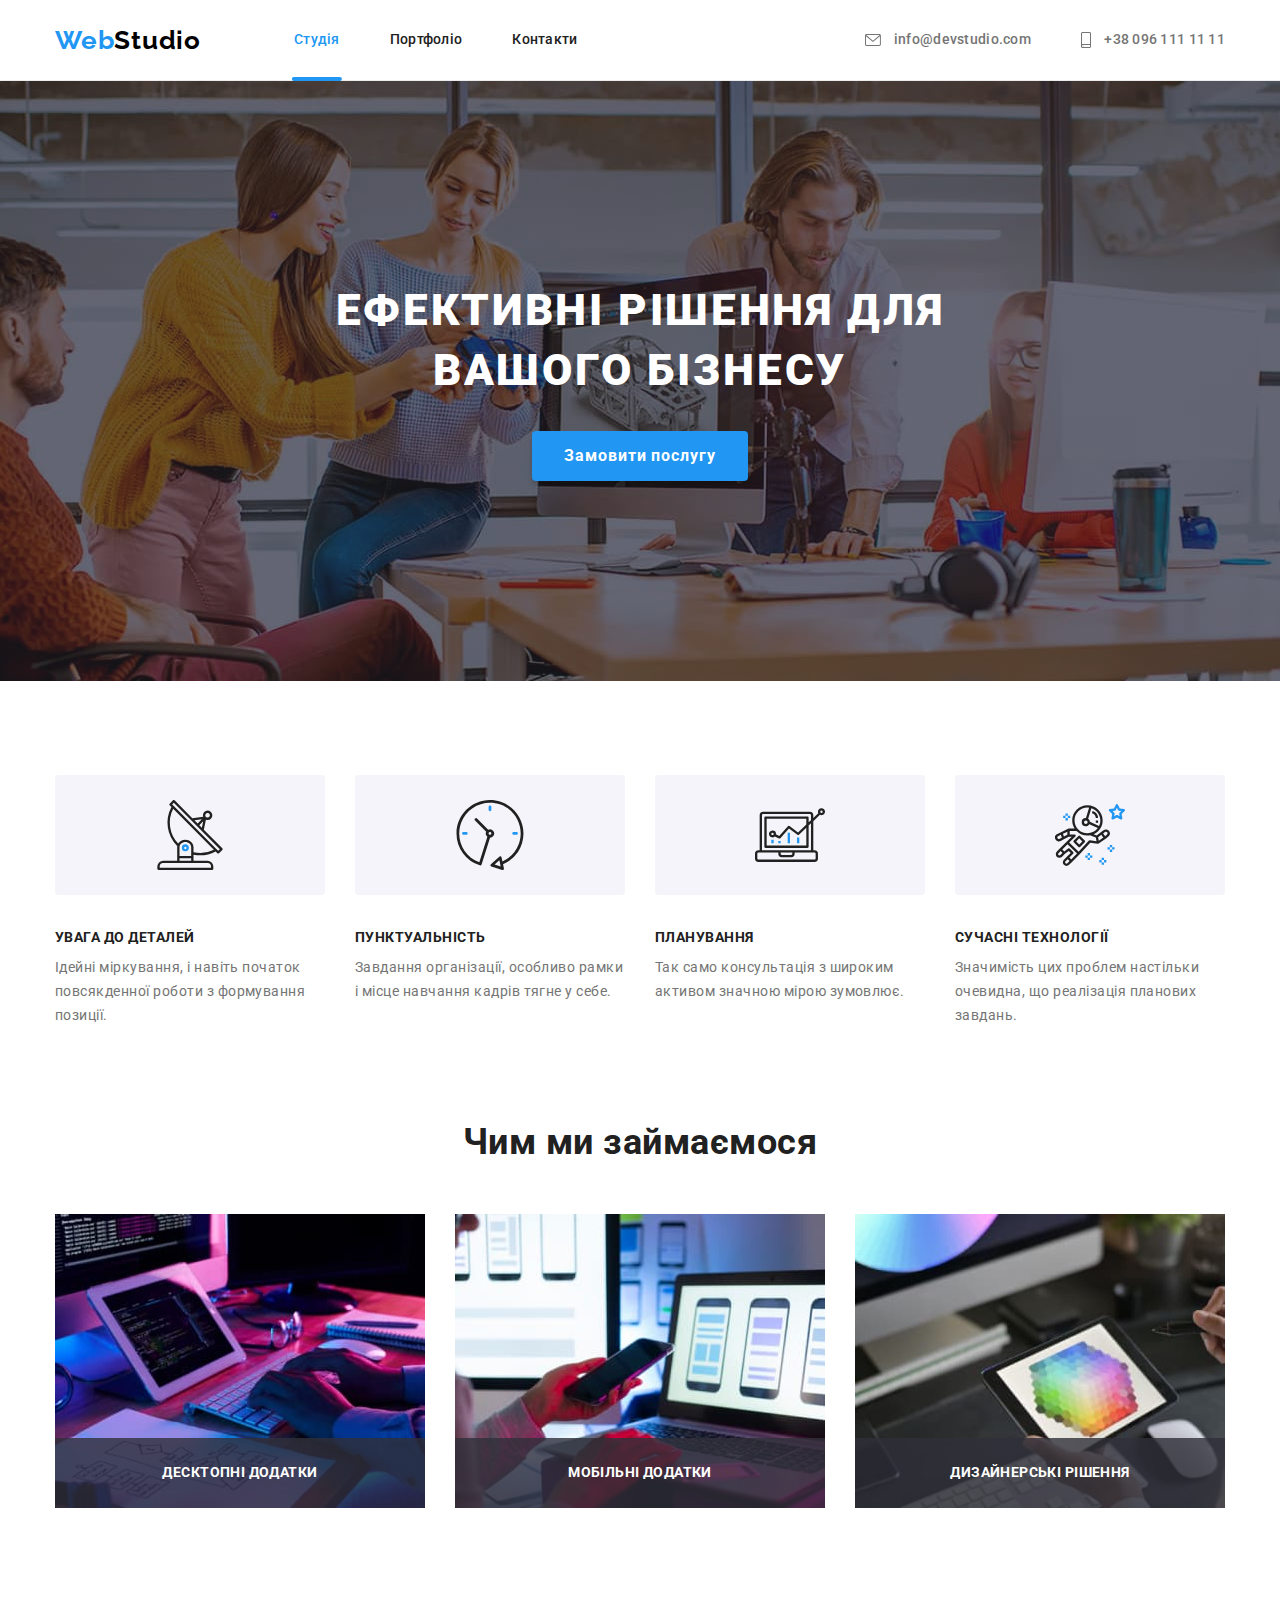
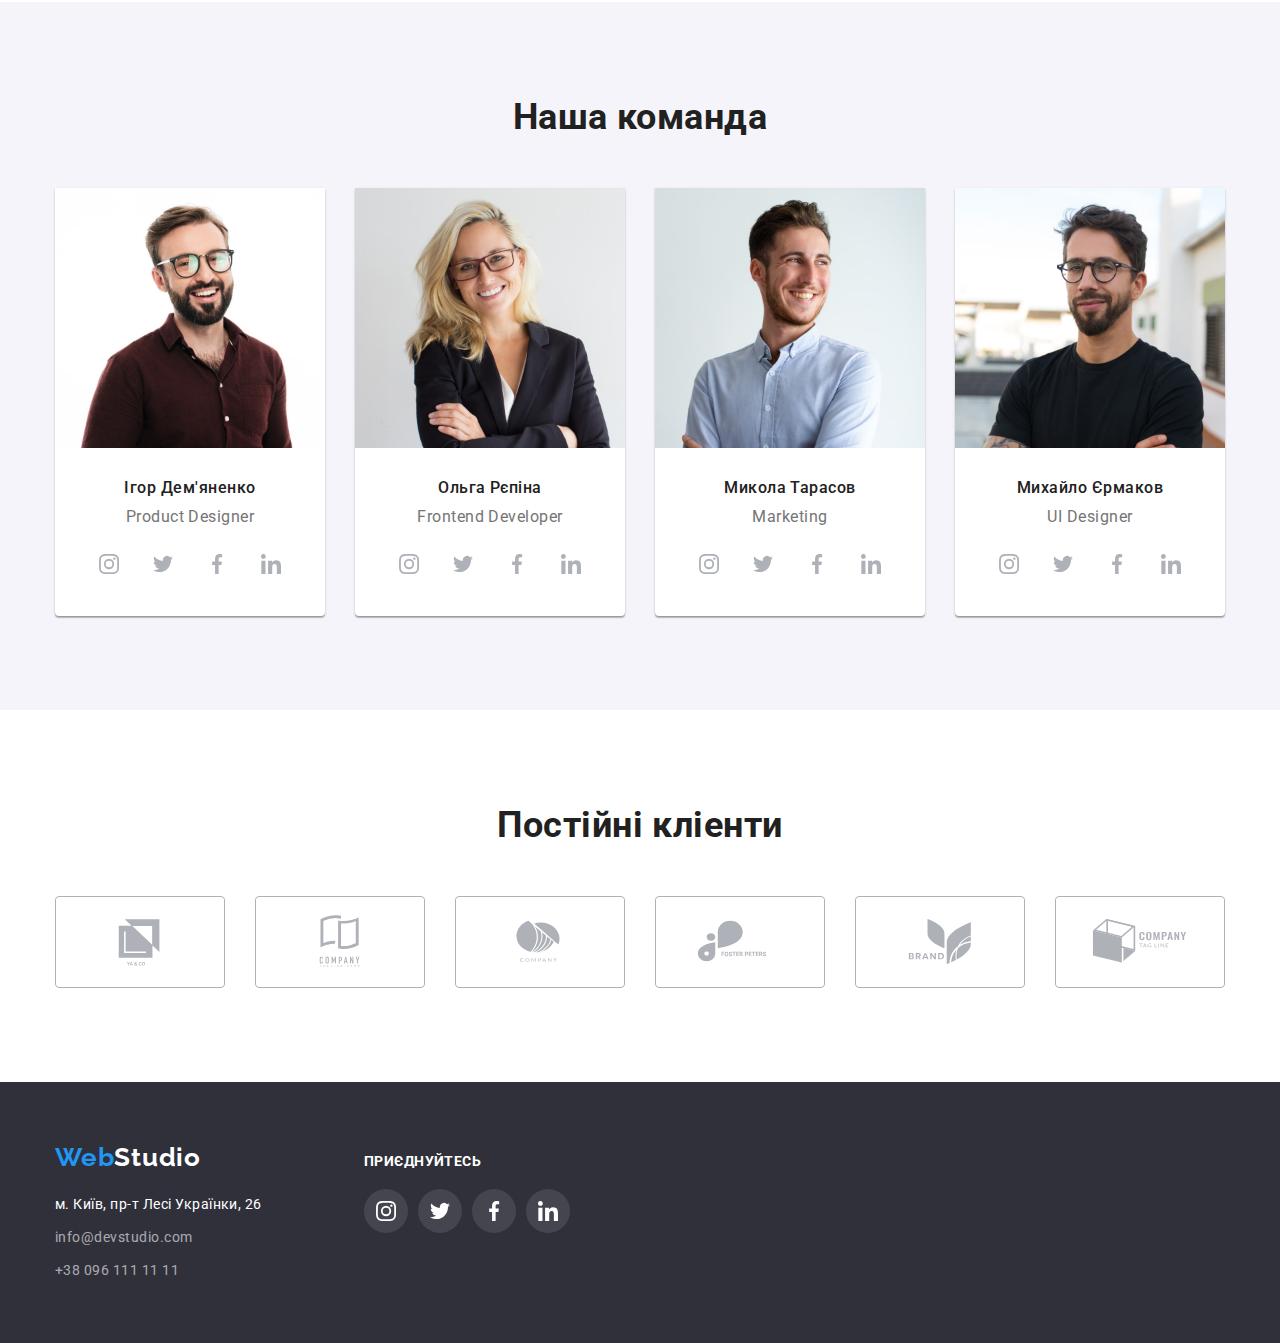
==== index.html @ c78ac0db "copy hw 5" ====
<!DOCTYPE html>
<html lang="en">

<head>
    <meta charset="UTF-8">
    <meta http-equiv="X-UA-Compatible" content="IE=edge">
    <meta name="viewport" content="width=device-width, initial-scale=1.0">
    <title>Web Studio</title>
    <link rel="preconnect" href="https://fonts.googleapis.com">
    <link rel="preconnect" href="https://fonts.gstatic.com" crossorigin>
    <link
        href="https://fonts.googleapis.com/css2?family=Raleway:wght@700&family=Roboto:wght@400;500;700;900&display=swap"
        rel="stylesheet">
    <link rel="stylesheet" href="https://cdnjs.cloudflare.com/ajax/libs/modern-normalize/1.0.0/modern-normalize.min.css" />
    <link rel="stylesheet" href="./css/styles.css">
</head>

<body>
    <header>
        <div class="container main-nav">
            <a href="./index.html" class="logo"><span>Web</span>Studio</a>
            <nav>
                <ul class="box">
                    <li class="item"><a href="./index.html" class="site-nav current">Студія</a></li>
                    <li class="item"><a href="./portfolio.html" class="site-nav">Портфоліо</a></li>
                    <li class="item"><a href="" class="site-nav">Контакти</a></li>
                </ul>
            </nav>
            <ul class="contact-box">
                <li class="item">
                    <a href="mailto:info@devstudio.com" class="contacts contact-box-email">
                        <svg class="nav-icon" width="16" height="12">
                            <use href="./images/icons.svg#icon-envelope"></use>
                        </svg>
                        info@devstudio.com</a></li>
                <li class="item">
                    <a href="tel:+380961111111" class="contacts contact-box-phone">
                        <svg class="nav-icon" width="10" height="16">
                            <use href="./images/icons.svg#icon-smartphone"></use>
                        </svg>
                        +38 096 111 11 11</a></li>
            </ul>
        </div>
    </header>

    <main>
        <!-- hero -->
        <section class="hero">
            <div class="container">
                <h1 class="hero-title">Ефективні рішення для <br />вашого бізнесу</h1>
                <button type="button" class="hero-button" data-open-modal>Замовити послугу</button>
            </div>
        </section>

        <!-- our advantages -->
        <section class="advantages">
            <div class="container">
                <ul class="section advant-box">
                    <li class="item icon-antenna">
                        <h3 class="advantage-item-title">Увага до деталей</h3>
                        <p class="text">Ідейні міркування, і навіть початок повсякденної роботи з формування позиції.</p>
                    </li>
                    <li class="item icon-clock">
                        <h3 class="advantage-item-title">Пунктуальність</h3>
                        <p class="text">Завдання організації, особливо рамки і місце навчання кадрів тягне у себе.</p>
                    </li>
                    <li class="item icon-diagram">
                        <h3 class="advantage-item-title">Планування</h3>
                         <p class="text">Так само консультація з широким активом значною мірою зумовлює.</p>
                    </li>
                    <li class="item icon-astronaut">
                        <h3 class="advantage-item-title">Сучасні технології</h3>
                        <p class="text">Значимість цих проблем настільки очевидна, що реалізація планових завдань.</p>
                 </li>
             </ul>
            </div>
        </section>
        <section class="activities">
            <div class="container">
                <h2 class="do-title">Чим ми займаємося</h2>
                <ul class="do-box">
                    <li class="item">
                        <div class="product">
                            <img src="./images/desktop-solutions.jpg" alt="Десктопні додатки" width="370" height="294" />
                            <p class="description">Десктопні додатки</p>
                        </div>
                    </li>
                    <li class="item">
                        <div class="product">
                            <img src="./images/mobile-applications.jpg" alt="Мобільні додатки" width="370" height="294" />
                            <p class="description">Мобільні додатки</p>
                        </div>
                    </li>
                    <li class="item">
                        <div class="product">
                            <img src="./images/design-solutions.jpg" alt="Дизайнерські рішення" width="370" height="294" />
                            <p class="description">Дизайнерські рішення</p>
                        </div>
                    </li>
                </ul>            
            </div>
        </section>
        <section class="team">
            <div class="container">
                <h2 class="team-title">Наша команда</h2>
                <ul class="team-box">
                    <li class="item">
                        <img class="team-member" src="./images/igor-demianenko.jpg" alt="Ігор Дем'яненко" width="270" height="260" />
                        <h3 class="card">Ігор Дем'яненко</h3>
                        <p class="text">Product Designer</p>
                        <ul class="team-socials">
                            <li><a class="soc-link" href="https://www.instagram.com/">
                                    <svg class="icon-social" width="20" height="20">
                                        <use href="./images/icons.svg#icon-instagram"></use>
                                    </svg>
                                </a></li>
                            <li><a class="soc-link" href="https://twitter.com/">
                                    <svg class="icon-social" width="20" height="20">
                                        <use href="./images/icons.svg#icon-twitter"></use>
                                    </svg>
                                </a></li>
                            <li><a class="soc-link" href="https://facebook.com/">
                                    <svg class="icon-social" width="20" height="20">
                                        <use href="./images/icons.svg#icon-facebook"></use>
                                    </svg>
                                </a></li>
                            <li><a class="soc-link" href="https://linkedin.com/">
                                    <svg class="icon-social" width="20" height="20">
                                        <use href="./images/icons.svg#icon-linkedin"></use>
                                    </svg>
                                </a></li>
                        </ul>
                    </li>
                    <li class="item">
                        <img class="team-member" src="./images/olga-repina.jpg" alt="Ольга Рєпіна" width="270" height="260" />
                        <h3 class="card">Ольга Рєпіна</h3>
                        <p class="text">Frontend Developer</p>
                        <ul class="team-socials">
                            <li><a class="soc-link" href="https://www.instagram.com/">
                                    <svg class="icon-social" width="20" height="20">
                                        <use href="./images/icons.svg#icon-instagram"></use>
                                    </svg>
                                </a></li>
                            <li><a class="soc-link" href="https://twitter.com/">
                                    <svg class="icon-social" width="20" height="20">
                                        <use href="./images/icons.svg#icon-twitter"></use>
                                    </svg>
                                </a></li>
                            <li><a class="soc-link" href="https://facebook.com/">
                                    <svg class="icon-social" width="20" height="20">
                                        <use href="./images/icons.svg#icon-facebook"></use>
                                    </svg>
                                </a></li>
                            <li><a class="soc-link" href="https://linkedin.com/">
                                    <svg class="icon-social" width="20" height="20">
                                        <use href="./images/icons.svg#icon-linkedin"></use>
                                    </svg>
                                </a></li>
                        </ul>
                    </li>
                    <li class="item">
                        <img class="team-member" src="./images/mikola-tarasov.jpg" alt="Микола Тарасов" width="270" height="260" />
                        <h3 class="card">Микола Тарасов</h3>
                        <p class="text">Marketing</p>
                        <ul class="team-socials">
                            <li><a class="soc-link" href="https://www.instagram.com/">
                                    <svg class="icon-social" width="20" height="20">
                                        <use href="./images/icons.svg#icon-instagram"></use>
                                    </svg>
                                </a></li>
                            <li><a class="soc-link" href="https://twitter.com/">
                                    <svg class="icon-social" width="20" height="20">
                                        <use href="./images/icons.svg#icon-twitter"></use>
                                    </svg>
                                </a></li>
                            <li><a class="soc-link" href="https://facebook.com/">
                                    <svg class="icon-social" width="20" height="20">
                                        <use href="./images/icons.svg#icon-facebook"></use>
                                    </svg>
                                </a></li>
                            <li><a class="soc-link" href="https://linkedin.com/">
                                    <svg class="icon-social" width="20" height="20">
                                        <use href="./images/icons.svg#icon-linkedin"></use>
                                    </svg>
                                </a></li>
                        </ul>
                    </li>
                    <li class="item">
                        <img class="team-member" src="./images/mikhailo-ermakov.jpg" alt="Михайло Єрмаков" width="270" height="260" />
                        <h3 class="card">Михайло Єрмаков</h3>
                        <p class="text">UI Designer</p>
                        <ul class="team-socials">
                            <li><a class="soc-link" href="https://www.instagram.com/">
                                <svg class="icon-social" width="20" height="20">
                                    <use href="./images/icons.svg#icon-instagram"></use>
                                </svg>
                            </a></li>
                            <li><a class="soc-link" href="https://twitter.com/">
                                <svg class="icon-social" width="20" height="20">
                                    <use href="./images/icons.svg#icon-twitter"></use>
                                </svg>
                            </a></li>
                            <li><a class="soc-link" href="https://facebook.com/">
                                <svg class="icon-social" width="20" height="20">
                                    <use href="./images/icons.svg#icon-facebook"></use>
                                </svg>
                            </a></li>
                            <li><a class="soc-link" href="https://linkedin.com/">
                                <svg class="icon-social" width="20" height="20">
                                    <use href="./images/icons.svg#icon-linkedin"></use>
                                </svg>
                            </a></li>
                        </ul>
                    </li>
                </ul>            
            </div>
        </section>
        <section class="clients">
            <div class="container">
                <h2 class="clients-title">Постійні кліенти</h2>
                <ul class="companies">
                    <li>
                        <a href="" class="company">
                            <svg class="icon" width="106" height="60">
                                <use href="./images/icons.svg#icon-company1"></use>
                            </svg>
                        </a>
                    </li>
                    <li>
                        <a href="" class="company">
                            <svg class="icon" width="106" height="60">
                                <use href="./images/icons.svg#icon-company2"></use>
                            </svg>
                        </a>
                    </li>
                    <li>
                        <a href="" class="company">
                            <svg class="icon" width="106" height="60">
                                <use href="./images/icons.svg#icon-company3"></use>
                            </svg>
                        </a>
                    </li>
                    <li>
                        <a href="" class="company">
                            <svg class="icon" width="106" height="60">
                                <use href="./images/icons.svg#icon-company4"></use>
                            </svg>
                        </a>
                    </li>
                    <li>
                        <a href="" class="company">
                            <svg class="icon" width="106" height="60">
                                <use href="./images/icons.svg#icon-company5"></use>
                            </svg>
                        </a>
                    </li>
                    <li>
                        <a href="" class="company">
                            <svg class="icon" width="106" height="60">
                                <use href="./images/icons.svg#icon-company6"></use>
                            </svg>
                        </a>
                    </li>
                    </ul>
                </div>
        </section>
    </main>
    <footer>
        <div class="container">
            <div>
                <a href="./index.html" class="logo"><span>Web</span>Studio</a>
                <address class="adds">
                    <ul>
                        <li class="item">
                            <a href="https://www.google.com.ua/maps" class="contacts" target="_blank" rel="noopener noreferrer">м. Київ,
                                пр-т Лесі Українки, 26</a>
                        </li>
                        <li class="item">
                            <a href="mailto:info@devstudio.com" class="contacts email">info@devstudio.com</a>
                        </li>
                        <li class="item">
                            <a href="tel:+380961111111" class="contacts phone">+38 096 111 11 11</a>
                        </li>
                    </ul>
                </address>
            </div>
            <div class="social-links">
                <h2 class="title">Приєднуйтесь</h2>
                <ul class="links">
                    <li>
                        <a class="link" href="https://instagram.com/">
                            <svg class="icon-social" width="20" height="20">
                                <use href="./images/icons.svg#icon-instagram"></use>
                            </svg>
                        </a></li>
                    <li>
                        <a class="link" href="https://twitter.com/">
                            <svg class="icon-social" width="20" height="20">
                                <use href="./images/icons.svg#icon-twitter"></use>
                            </svg>
                        </a></li>
                    <li>
                        <a class="link" href="https://facebook.com/">
                            <svg class="icon-social" width="20" height="20">
                                <use href="./images/icons.svg#icon-facebook"></use>
                            </svg>
                        </a></li>
                    <li>
                        <a class="link" href="https://linkedin.com/">
                            <svg class="icon-social" width="20" height="20">
                                <use href="./images/icons.svg#icon-linkedin"></use>
                            </svg>
                        </a></li>
                </ul>
            </div>            
        </div>
    </footer>
    <div class="backdrop is-hidden" data-backdrop>
        <div class="modal">
            <button data-close-modal>&#10005;</button>
        </div>
    </div>

    <script src="./js/modal.js"></script>
</body>

</html>
---- css/styles.css ----
:root {
    --primary-color:#212121;
    --primary-background-color: #fff;
    --secondary-color: #757575;
    --secondary-background-color: #F5F4FA;
    --logo-color: #2196F3;
    --footer-background-color: #2F303A;
    --footer-contact-color: rgba(255, 255, 255, .6);
    --icon-color: #AFB1B8;
    --timing-function: cubic-bezier(0.4, 0, 0.2, 1);
}
a {
    text-decoration: none;
}
h1,
h2,
h3,
p,
ul,
li,
a {
    margin: 0;
    border-width:  0;
    padding: 0;
}
ul {
    list-style: none;
}
.container {
    width: 1200px;
    padding-left: 15px;
    padding-right: 15px;
    margin-left: auto;
    margin-right: auto;
}
body {
    color: var(--primary-color);
    background-color: var(--primary-background-color);
    font-family: Roboto, sans-serif;
    font-weight: 400;
    letter-spacing: 0.03em;

}
header {
    border-bottom: 1px solid #ECECEC;
}
.site-nav,
header .contacts {
    display: block;
    padding-top: 32px;
    padding-bottom: 32px;

    color: inherit;
    font-weight: 500;
    font-size: 14px;
    line-height: 1.14;
    letter-spacing: 0.02em;

    transition: color 250ms var(--timing-function);
}
.box .item {
    position: relative;
}
.current::after {
    content: '';
    position: absolute;
    display: block;
    bottom: -1px;
    left: 50%;
    transform: translate(-50%);

    width: 110%;
    height: 4px;
    border-radius: 2px;
    background-color: var(--logo-color);
}

.logo {
    margin-right: 93px;
    
    color: var(--primary-background-color);
    font-family: Raleway, sans-serif;
    font-weight: 700;
    font-size: 26px;
    line-height: 1.19;
    letter-spacing: 0.03em;
}
header .logo{
    color: #000;
}
.box {
    display: flex;
}
.box .item + .item,
.contact-box .item + .item {
    margin-left: 50px;
}
.contact-box {
    display: flex;
    margin-left: auto;
}
.nav-icon {
    padding: 0;
    margin-right: 10px;
    fill: currentColor;
    vertical-align: middle;

    transition: fill 250ms var(--timing-function);
}


.main-nav {
    display: flex;
    align-items: center;
}
.hero {
    display: flex;
    height: 600px;
    align-items: center;
    background-image:
        linear-gradient(rgba(47, 48, 58, 0.4), rgba(47, 48, 58, 0.4)),
        url('../images/main-background-img.jpg');
    background-repeat: no-repeat;
    background-position: center;
    text-align: center;
}

.hero button,
.filter:hover,
.filter:focus,
.link:hover,
.link:focus {
    color: var(--primary-background-color);
    background-color: var(--logo-color);
}
.hero-title {
    margin-bottom: 30px;

    color: var(--primary-background-color);
    font-weight: 900;
    font-size: 44px;
    line-height: 1.36;
    letter-spacing: 0.06em;
    text-transform: uppercase;
}

.hero-button {   
    border-radius: 4px;
    box-shadow: 0px 4px 4px rgba(0, 0, 0, 0.15);
    min-width: 216px;
    padding: 10px 32px;
    border: none;

    font-weight: 700;
    font-size: 16px;
    line-height: 1.88;
    letter-spacing: 0.06em;
}




.backdrop {
    position: fixed;
    top: 0;
    left: 0;
    width: 100%;
    height: 100%;
    background-color: rgba(0, 0, 0, 0.2);
    
    opacity: 1;
    transition: opacity 250ms var(--timing-function);
}

.backdrop.is-hidden {
    opacity: 0;
    pointer-events: none;
}
.backdrop.is-hidden .modal {
    transform: translate(-50%, -50%) scale(2) rotate(2turn);
    opacity: 0;
} 
.modal {
    position: absolute;
    top: 50%;
    left: 50%;
    

    min-height: 581px;
    min-width: 528px;
    border-radius: 4px;
    padding: 8px;

    background-color: #fff;

    opacity: 1;
    transform: translate(-50%, -50%) scale(1);
    transition: transform 500ms var(--timing-function), 
                opacity 500ms var(--timing-function);
}
.modal button {
    float: right;
    width: 30px;
    height: 30px;
    border-radius: 50%;
    background: #FFF;
    border: 1px solid rgba(0, 0, 0, 0.1);
}

.advantages,
.works,
.clients {
    padding-top: 94px;
    padding-bottom: 94px;
}
.advantage-item-title {
    margin-bottom: 10px;

    font-weight: 700;
    font-size: 14px;
    line-height: 1.14;
    text-transform: uppercase;
}
.advantages .text {
    font-size: 14px;
    line-height: 1.71;
}
.advant-box {
    display: flex;
}

.advant-box .item {
    width: calc((100%-90px)/4);
}

.advant-box .item+.item {
    margin-left: 30px;
}
.advant-box .item::before {
    display: inline-block;
    content: "";
    height: 120px;
    width: 270px;
    background-color: var(--secondary-background-color);
    border-radius: 4px;
    margin-bottom: 30px;
    background-repeat: no-repeat;
    background-position: center;
}
.icon-antenna::before {
    background-image: url(../images/antenna.svg);
}
.icon-clock::before {
    background-image: url(../images/clock.svg);
}
.icon-diagram::before {
    background-image: url(../images/diagram.svg);
}
.icon-astronaut::before {
    background-image: url(../images/astronaut.svg);
}

.text,
.type-of-work,
header .contacts {
    color: var(--secondary-color);
}
.activities {
    padding-bottom: 94px;
}
.do-box {
    display: flex;
}

.do-box .item + .item {
    margin-left: 30px;
}
.product {
    position: relative;
    max-height: 294px;
}

.description {
    position: absolute;
    display: flex;
    width: 100%;
    height: 70px;
    align-items: center;
    justify-content: center;
    left: 0;
    bottom: 0;

    font-weight: 700;
    font-size: 14px;
    line-height: 1.17;
    text-align: center;
    letter-spacing: 0.03em;
    text-transform: uppercase;
    color: var(--primary-background-color);
    border: 0;
    background-color: rgba(47, 48, 58, 0.8);
}

.team {
    padding-top: 94px;
    padding-bottom: 94px;
}
.do-title,
.team-title,
.clients-title {
    margin-bottom: 50px;
    font-weight: 700;
    font-size: 36px;
    line-height: 1.17;
    text-align: center;
}
.team .card {
    font-weight: 500;
    font-size: 16px;
    line-height: 1.19;
    text-align: center;
    margin-bottom: 10px;
}
.team .text {
    font-weight: 400;
    font-size: 16px;
    line-height: 1.19;
    text-align: center;
    margin-bottom: 16px;
}
.team-member {
    margin-bottom: 30px;
}
.team-box {
    display: flex;
}
.team-box .item + .item {
    margin-left: 30px;
}
.team-box .item {
    border-bottom-left-radius: 4px;
    border-bottom-right-radius: 4px;
    padding-bottom: 30px;
    box-shadow:
        0px 1px 3px rgba(0, 0, 0, 0.12),
        0px 1px 1px rgba(0, 0, 0, 0.14),
        0px 2px 1px rgba(0, 0, 0, 0.2);
    border-radius: 0px 0px 4px 4px;
    background-color: var(--primary-background-color);
}
span,
.current, 
.site-nav:hover,
.site-nav:focus,
.site-nav:active,
.contacts:focus,
.contacts:hover,
.contacts:active,
.contacts.email:hover,
.contacts.phone:hover,
.contacts.email:active,
.contacts.phone:active,
.contacts.email:focus,
.contacts.phone:focus {
    color: var(--logo-color);
}

.contacts.email,
.contacts.phone {
    color: var(--footer-contact-color);
    transition: color 250ms var(--timing-function);
}

.team {
    background-color: var(--secondary-background-color);
}

.team-socials {
    display: flex;
    align-items: center;
    justify-content: center;
}
.soc-link {
    display: flex;
    align-items: center;
    justify-content: center;
    width: 44px;
    height: 44px;
    border-radius: 50%;

    color: var(--icon-color);
    
    transition: background-color 250ms var(--timing-function);
}
.team-socials li:not(:last-child) {
    margin-right: 10px;
}
.icon-social {
    fill: currentColor;
    transition: color 250ms var(--timing-function);
}

.soc-link:hover,
.soc-link:focus {
    background-color: var(--logo-color);
    color: var(--primary-background-color);
}
.companies {
    display: flex;
}
.company {
    display: flex;
    align-items: center;
    justify-content: center;
    width: 170px;
    height: 92px;
    border: 1px solid var(--icon-color);
    border-radius: 4px;

    color: var(--icon-color);
    transition: color 250ms var(--timing-function),
                border-color 250ms var(--timing-function);
    }
.companies li:not(:last-child) {
    margin-right: 30px;
}
.icon {
    fill: currentColor;
    transition: fill 250ms var(--timing-function);
}
.company:hover,
.company:focus {
    border-color: var(--logo-color);
    color: var(--logo-color);
}
.icon:hover,
.icon:focus,
.nav-icon:hover,
.nav-icon:focus {
    fill: var(--logo-color);
}
.filters {
    display: flex;
    margin-bottom: 50px;
    justify-content: center;
}
.filters .item + .item {
    margin-left: 8px;
}

.filter {
    padding: 6px 22px;

    color: inherit;
    background-color: var(--secondary-background-color);
    font-weight: 500;
    font-size: 16px;
    line-height: 1.62;
    letter-spacing: 0.03em;

    transition: color 250ms var(--timing-function),
                background-color 250ms var(--timing-function),
                box-shadow 250ms var(--timing-function);
}

.filters button {
    border: none;
    border-radius: 4px;
}
.filter:hover,
.filter:focus {
    box-shadow:
        0px 3px 1px rgba(0, 0, 0, 0.1),
        0px 1px 2px rgba(0, 0, 0, 0.08),
        0px 2px 2px rgba(0, 0, 0, 0.12);
}
.work-info {
    padding: 20px 24px;
    border: 1px solid #EEE;
    border-top: 0;
}

.work-info .topic {
    color: var(--primary-color);
    font-weight: 700;
    font-size: 18px;
    line-height: 2;
    letter-spacing: 0.06em;
    margin-bottom: 4px;
}

.item img {
    display: block;
}

.type-of-work {
    font-size: 16px;
    line-height: 1.88;
}
.work {
    display: flex;
    flex-wrap: wrap;
}

.work-item {
    margin-right: 30px;
    margin-bottom: 30px;
}
.work-link {
    display: inline-block;
    
    transition: box-shadow 250ms var(--timing-function);
}
.work-link:focus,
.work-link:hover {
    box-shadow: 
    0px 1px 1px rgba(0, 0, 0, 0.12), 
    0px 4px 4px rgba(0, 0, 0, 0.06), 
    1px 4px 6px rgba(0, 0, 0, 0.16);
}

.work-item:nth-child(3n) {
    margin-right: 0;
}
.work-item:nth-child(n+7) {
    margin-bottom: 0;
}
.work-img {
    position: relative;
    overflow: hidden;
    height: 294px;
    perspective: 600px;
}
.proposition {
    position: absolute;
    display: inline-block;
    top: 0;
    left: 0;
    overflow: hidden;
    
    width: 100%;
    height: 100%;
    padding-left: 24px;
    padding-right: 24px;
    padding-top: 63px;
    
    font-size: 18px;
    line-height: 1.56;
    letter-spacing: 0.03em;

    color: var(--primary-background-color);
    background-color: rgba(33, 150, 243, 0.9);
    transform: translateY(101%) rotateX(60deg);
    
    transition: transform 250ms var(--timing-function);
}
.work-link:hover .proposition,
.work-link:focus .proposition {
    transform: translateY(0) rotateX(0);
}
.hero-button,
.filter,
.link,
button {
    cursor: pointer;
}
footer .contacts {
    color: var(--primary-background-color);
    font-style: normal;
    font-size: 14px;
    line-height: 1.71;
}
.adds {
    margin-top: 20px;
} 
.adds .item {
    margin-bottom: 9px;
}

.adds .item:last-child {
    margin-bottom: 0;
}
footer .container {
    display: flex;
    padding-top: 60px;
    padding-bottom: 60px;
    align-items: baseline;
}
footer {
    background-color: var(--footer-background-color);
}
.social-links .title{
    color: var(--primary-background-color);
    font-weight: 700;
    font-size: 14px;
    line-height: 1.17;
    letter-spacing: 0.03em;
    text-transform: uppercase;
    margin-bottom: 20px;
}
.links {
    display: flex;
}
.link {
    display: flex;
    align-items: center;
    justify-content: center;
    width: 44px;
    height: 44px;
    background-color: rgba(255, 255, 255, .1);
    border-radius: 50%;

    transition: color 250ms var(--timing-function),
                background-color 250ms var(--timing-function);    
}
.links li:not(:last-child) {
    margin-right: 10px;
}
.link .icon-social{
    fill: #fff;
}
.link:nth-child(4) {
    margin-right: 0;
}

.social-links {
    margin-left: 70px;
}
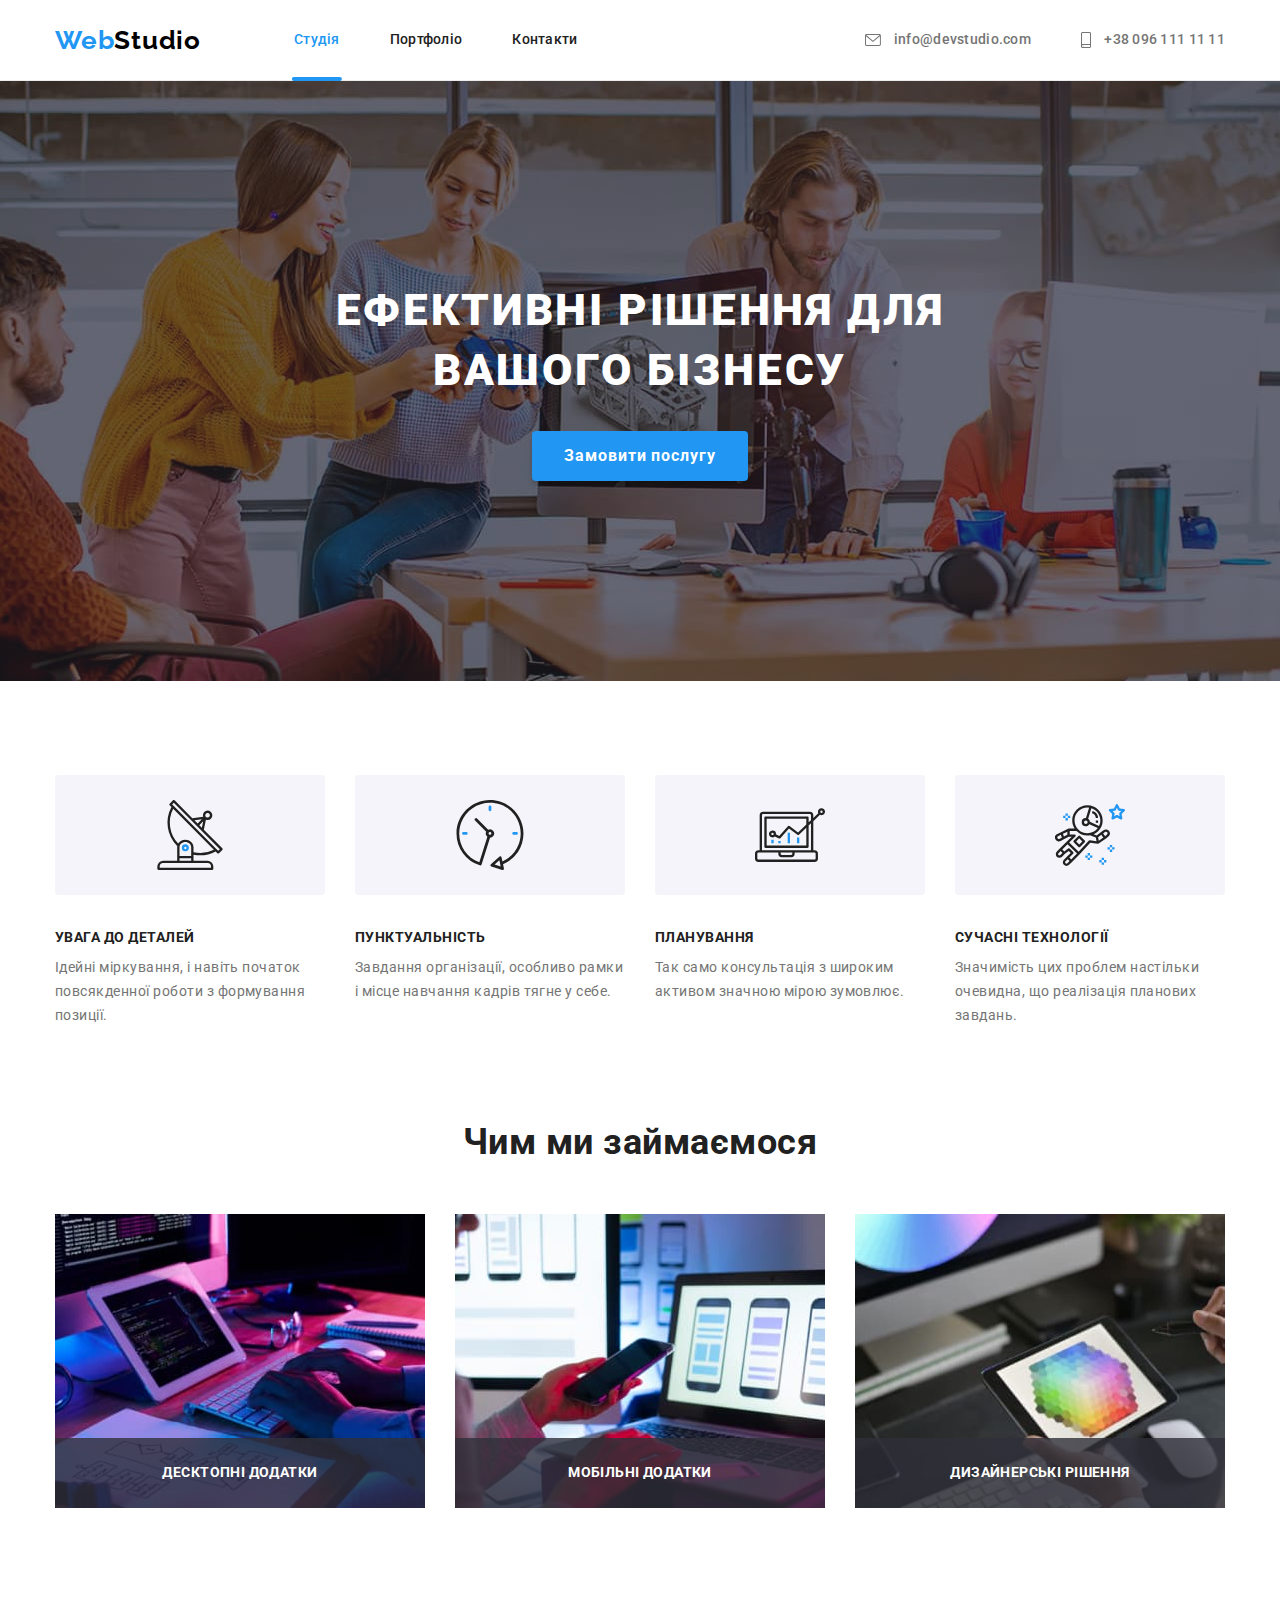
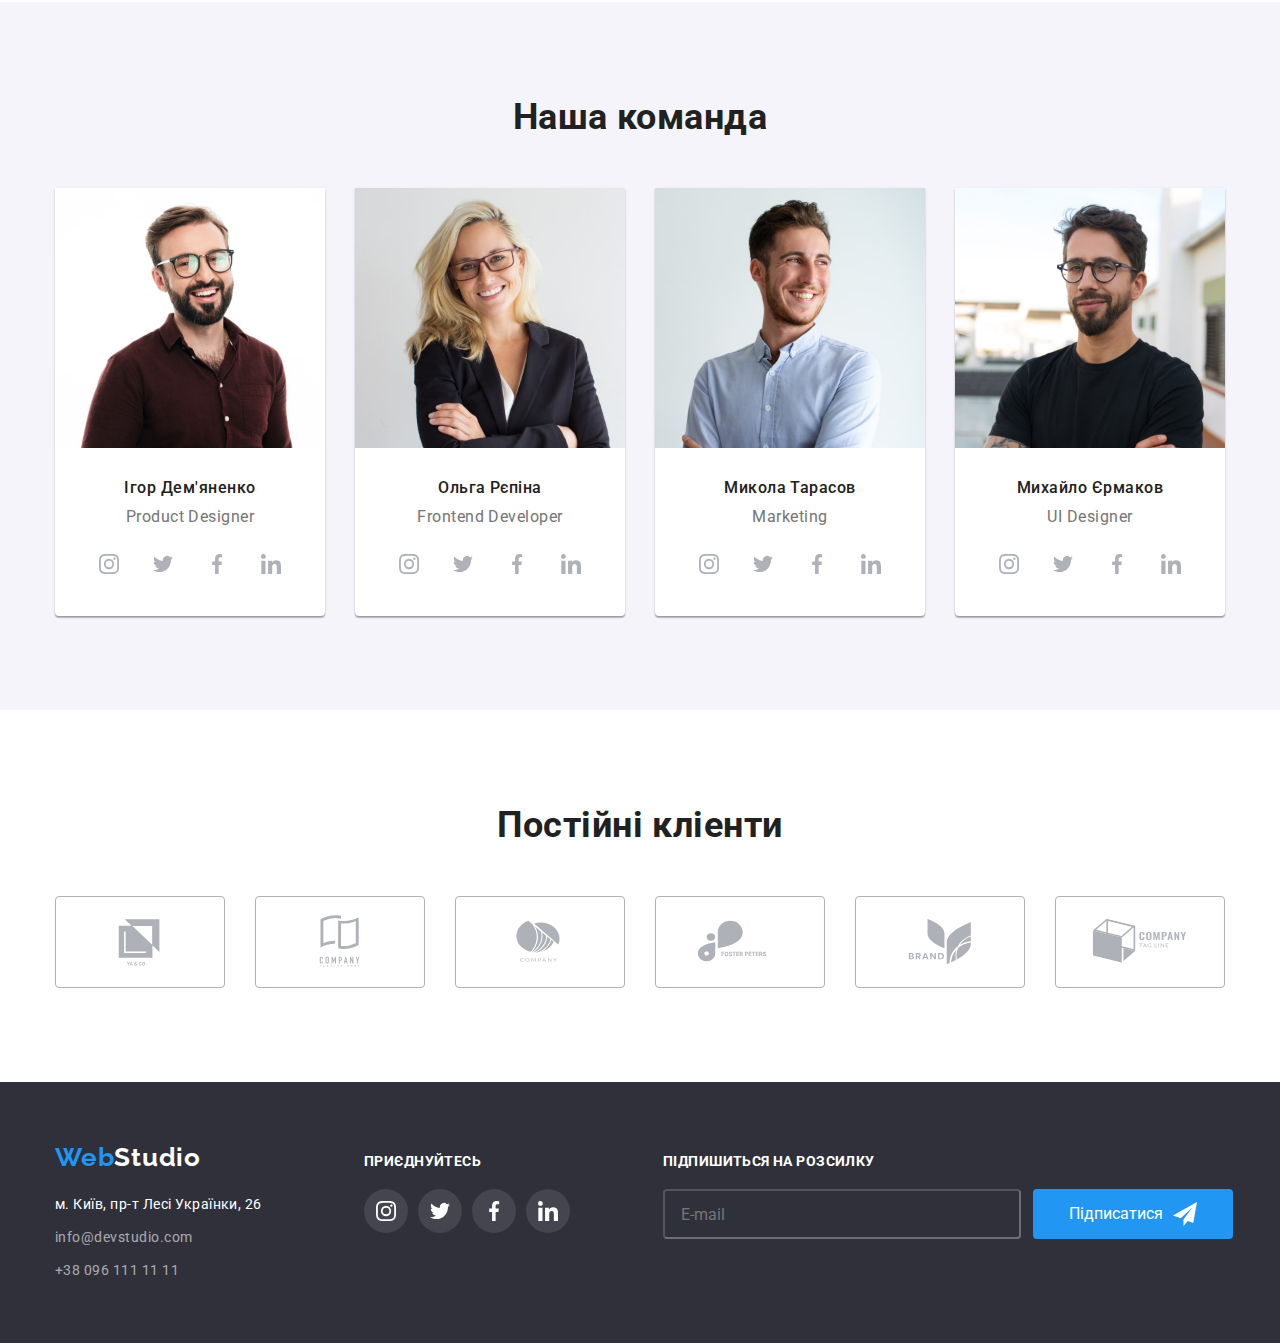
==== commit f751702d: "add first variant hw 6" ====
--- a/index.html
+++ b/index.html
@@ -312,12 +312,69 @@
                             </svg>
                         </a></li>
                 </ul>
+            </div>
+            <div class="subs">
+                <h2 class="title">Підпишиться на розсилку</h2>
+                <div class="subscribe">
+                    <form class="subs-form" action="">
+                        <input class="subs-input" type="email" name="email" placeholder="E-mail" autocomplete="email">
+                    </form>
+                    <button class="subs-button" type="submit">Підписатися
+                        <svg class="subs-icon">
+                            <use href="./images/icons.svg#icon-send"></use>
+                        </svg>
+                    </button>
+                </div>
             </div>            
         </div>
     </footer>
+
+
     <div class="backdrop is-hidden" data-backdrop>
         <div class="modal">
-            <button data-close-modal>&#10005;</button>
+            <button data-close-modal class="modal-close-button">
+                <svg class="modal-close-icon">
+                    <use href="./images/icons.svg#icon-close"></use>
+                </svg>
+            </button>
+            <h2 class="modal-title">Залиште свої дані, ми вам передзвонимо</h2>
+            <form class="modal-form" action="">
+                <ul class="modal-form-list">
+                    <li class="modal-form-item">
+                        <label class="modal-label"  for="name">Ім'я</label>
+                        <input class="modal-input" type="name" name="name" id="name" autocomplete="name" autofocus>                        
+                        <svg class="modal-icon">
+                            <use href="./images/icons.svg#icon-person"></use>
+                        </svg>
+                    </li>
+                    <li class="modal-form-item">
+                        <label class="modal-label" for="phone">Телефон</label>
+                        <input class="modal-input" type="tel" name="phone" id="phone" autocomplete="tel">                        
+                        <svg class="modal-icon">
+                            <use href="./images/icons.svg#icon-phone"></use>
+                        </svg>
+                    </li>
+                    <li class="modal-form-item">
+                        <label class="modal-label" for="email">Пошта</label>
+                        <input class="modal-input" type="email" name="email" id="email" autocomplete="email">                        
+                        <svg class="modal-icon">
+                            <use href="./images/icons.svg#icon-mail"></use>
+                        </svg>
+                    </li>
+                    <li class="modal-form-item">
+                        <label class="modal-label" for="comment">Коментар</label>
+                        <textarea class="modal-textarea" name="comment" id="comment" placeholder="Введіть текст"></textarea>                    
+                    </li>
+                    <li class="modal-form-checkbox">                        
+                        <label class="check">
+                            <input class="modal-checkbox" type="checkbox" value="terms-of-service" name="terms-of-service">
+                            <span class="checkbox"></span>
+                            Погоджуюся з розсилкою та приймаю <a class="terms-of-service" href="">Умови договору</a>
+                        </label>
+                    </li>                        
+                </ul>
+                <button class="modal-send-button" type="submit">Відправити</button>
+            </form>
         </div>
     </div>
 
--- a/css/styles.css
+++ b/css/styles.css
@@ -9,6 +9,10 @@
     --icon-color: #AFB1B8;
     --timing-function: cubic-bezier(0.4, 0, 0.2, 1);
 }
+*:focus-visible {
+    /* outline: 3px double tomato; */
+    outline-offset: 3px;
+}
 a {
     text-decoration: none;
 }
@@ -158,54 +162,6 @@
 }
 
 
-
-
-.backdrop {
-    position: fixed;
-    top: 0;
-    left: 0;
-    width: 100%;
-    height: 100%;
-    background-color: rgba(0, 0, 0, 0.2);
-    
-    opacity: 1;
-    transition: opacity 250ms var(--timing-function);
-}
-
-.backdrop.is-hidden {
-    opacity: 0;
-    pointer-events: none;
-}
-.backdrop.is-hidden .modal {
-    transform: translate(-50%, -50%) scale(2) rotate(2turn);
-    opacity: 0;
-} 
-.modal {
-    position: absolute;
-    top: 50%;
-    left: 50%;
-    
-
-    min-height: 581px;
-    min-width: 528px;
-    border-radius: 4px;
-    padding: 8px;
-
-    background-color: #fff;
-
-    opacity: 1;
-    transform: translate(-50%, -50%) scale(1);
-    transition: transform 500ms var(--timing-function), 
-                opacity 500ms var(--timing-function);
-}
-.modal button {
-    float: right;
-    width: 30px;
-    height: 30px;
-    border-radius: 50%;
-    background: #FFF;
-    border: 1px solid rgba(0, 0, 0, 0.1);
-}
 
 .advantages,
 .works,
@@ -589,7 +545,8 @@
 footer {
     background-color: var(--footer-background-color);
 }
-.social-links .title{
+.social-links .title,
+.subs .title {
     color: var(--primary-background-color);
     font-weight: 700;
     font-size: 14px;
@@ -626,9 +583,250 @@
 .social-links {
     margin-left: 70px;
 }
-
-
-
-
-
-
+.subs {
+    margin-left: 93px;
+}
+.subscribe {
+    display: flex;
+}
+.subs-input {
+    width: 358px;
+    height: 50px;
+    background-color:transparent;
+    padding-left: 16px;
+    border-radius: 4px;
+    border-color: rgba(255, 255, 255, 0.3);
+    color: var(--primary-background-color);
+}
+.subs-button {
+    display: flex;
+    align-items: center;
+    justify-content: center;
+    width: 200px;
+    height: 50px;
+    margin-left: 12px;
+    color: var(--primary-background-color);
+    background-color: var(--logo-color);
+    border: 0;
+    border-radius: 4px;
+}
+.subs-icon {
+    width: 24px;
+    height: 24px;
+    fill: currentColor;
+    margin-left: 10px;
+}
+
+
+.backdrop {
+    position: fixed;
+    top: 0;
+    left: 0;
+    width: 100%;
+    height: 100%;
+    background-color: rgba(0, 0, 0, 0.2);
+
+    opacity: 1;
+    transition: opacity 250ms var(--timing-function);
+}
+
+.backdrop.is-hidden {
+    opacity: 0;
+    pointer-events: none;
+}
+
+.backdrop.is-hidden .modal {
+    transform: translate(-50%, -50%) scale(2) rotate(2turn);
+    opacity: 0;
+}
+
+.modal {
+    position: absolute;
+    top: 50%;
+    left: 50%;
+
+
+    height: 581px;
+    width: 528px;
+    border-radius: 4px;
+    padding: 40px;
+
+    background-color: #fff;
+    box-shadow: 0px 1px 3px rgba(0, 0, 0, 0.12), 
+                0px 1px 1px rgba(0, 0, 0, 0.14), 
+                0px 2px 1px rgba(0, 0, 0, 0.2);
+
+    opacity: 1;
+    transform: translate(-50%, -50%) scale(1);
+    transition: transform 500ms var(--timing-function),
+        opacity 500ms var(--timing-function);
+}
+
+.modal-close-button {
+    position: absolute;
+    right: 8px;
+    top: 8px;
+
+    display: flex;
+    align-items: center;
+    justify-content: center;
+    width: 30px;
+    height: 30px;
+    border-radius: 50%;
+    background-color: var(--primary-background-color);
+    border: 1px solid rgba(0, 0, 0, 0.1);
+}
+.modal-close-icon {
+    width: 11px;
+    height: 11px;
+    fill: var(--primary-color);
+
+    transition: fill 250ms var(--timing-function);
+}
+.modal-close-button:focus .modal-close-icon,
+.modal-close-button:hover .modal-close-icon {
+    fill: var(--logo-color);
+}
+.modal-title {
+    font-weight: 700;
+    font-size: 20px;
+    line-height: 1.15;
+    text-align: center;
+    letter-spacing: 0.03em;
+    color: var(--primary-color);
+    margin-bottom: 30px;
+}
+.modal-form {
+    width: 448px;
+}
+.modal-form-item {
+    position: relative;
+    display: flex;
+    flex-direction: column;
+    margin-bottom: 28px;
+    font-size: 12px;
+    line-height: 1.17;
+    letter-spacing: 0.01em;
+    list-style: none;
+ }
+.modal-label {
+    position: absolute;
+    top: -4px;
+    transform: translateY(-100%);
+
+    color: var(--secondary-color);
+}
+
+.modal-icon {
+    position: absolute;
+    left: 12px;
+    bottom: 50%;
+    transform: translateY(50%);
+    padding: 0;
+
+    width: 18px;
+    height: 18px;
+    fill: var(--primary-color);
+    /* filter: drop-shadow(0px 4px 4px rgba(0, 0, 0, 0.25)); */
+
+    transition: fill 250ms var(--timing-function);
+}
+.modal-form-item:nth-child(4) {
+    margin-bottom: 0;
+}
+.modal-input,
+.modal-textarea {
+    border: 1px solid rgba(33, 33, 33, 0.2);
+    border-radius: 4px;
+    padding: 0;
+    font-size: 12px;
+    line-height: 1.17;
+    letter-spacing: 0.01em;
+
+    transition: border-color 250ms var(--timing-function);
+}
+.modal-form-item textarea::placeholder {
+    color: rgba(117, 117, 117, 0.5);
+}
+.modal-input {
+    height: 40px;
+    padding-left: 42px;
+}
+
+.modal-textarea {
+    resize: none;
+    padding: 12px 16px;
+    height: 120px;
+    margin-bottom: 20px;
+}
+
+.modal-input:focus + .modal-icon {
+    fill: var(--logo-color);
+}
+.modal-input:focus,
+.modal-textarea:focus {
+    border-color: var(--logo-color);
+}
+.modal-form-checkbox {
+    font-size: 14px;
+    line-height: 1.71;
+    text-align: center;
+    margin-bottom: 30px;
+}
+.modal-form-checkbox a {
+    color: var(--logo-color);
+    text-decoration: underline;
+}
+.modal-checkbox {
+    /* position: absolute;
+    -webkit-appearance: none;
+    -moz-appearance: none;
+    appearance: none; */
+
+    position: absolute;
+    width: 1px;
+    height: 1px;
+    margin: -1px;
+    border: 0;
+    padding: 0;
+    clip: rect(0 0 0 0);
+    overflow: hidden;
+}
+.checkbox {
+    position: absolute;
+    width: 16px;
+    height: 15px;
+    margin-top: 3px;
+    margin-left: -23px;
+    background-image: url(../images/check-off.svg);
+
+    transition: background-image 250ms var(--timing-function);
+}
+.check {
+    align-items: baseline;
+    padding-left: 23px;
+}
+.modal-checkbox:checked + .checkbox {
+    background-image: url(../images/check-on.svg);
+    transition: background-image 250ms var(--timing-function);
+}
+.modal-send-button {
+    position: absolute;
+    bottom: 40px;
+    left: 50%;
+    transform: translateX(-50%);
+    font-weight: 700;
+    font-size: 16px;
+    line-height: 1.88;
+
+    letter-spacing: 0.06em;
+
+    width: 200px;
+    height: 50px;
+    padding: 0;
+    color: var(--primary-background-color);
+    background-color: var(--logo-color);
+    box-shadow: 0px 4px 4px rgba(0, 0, 0, 0.15);
+    border: 0;
+    border-radius: 4px;
+}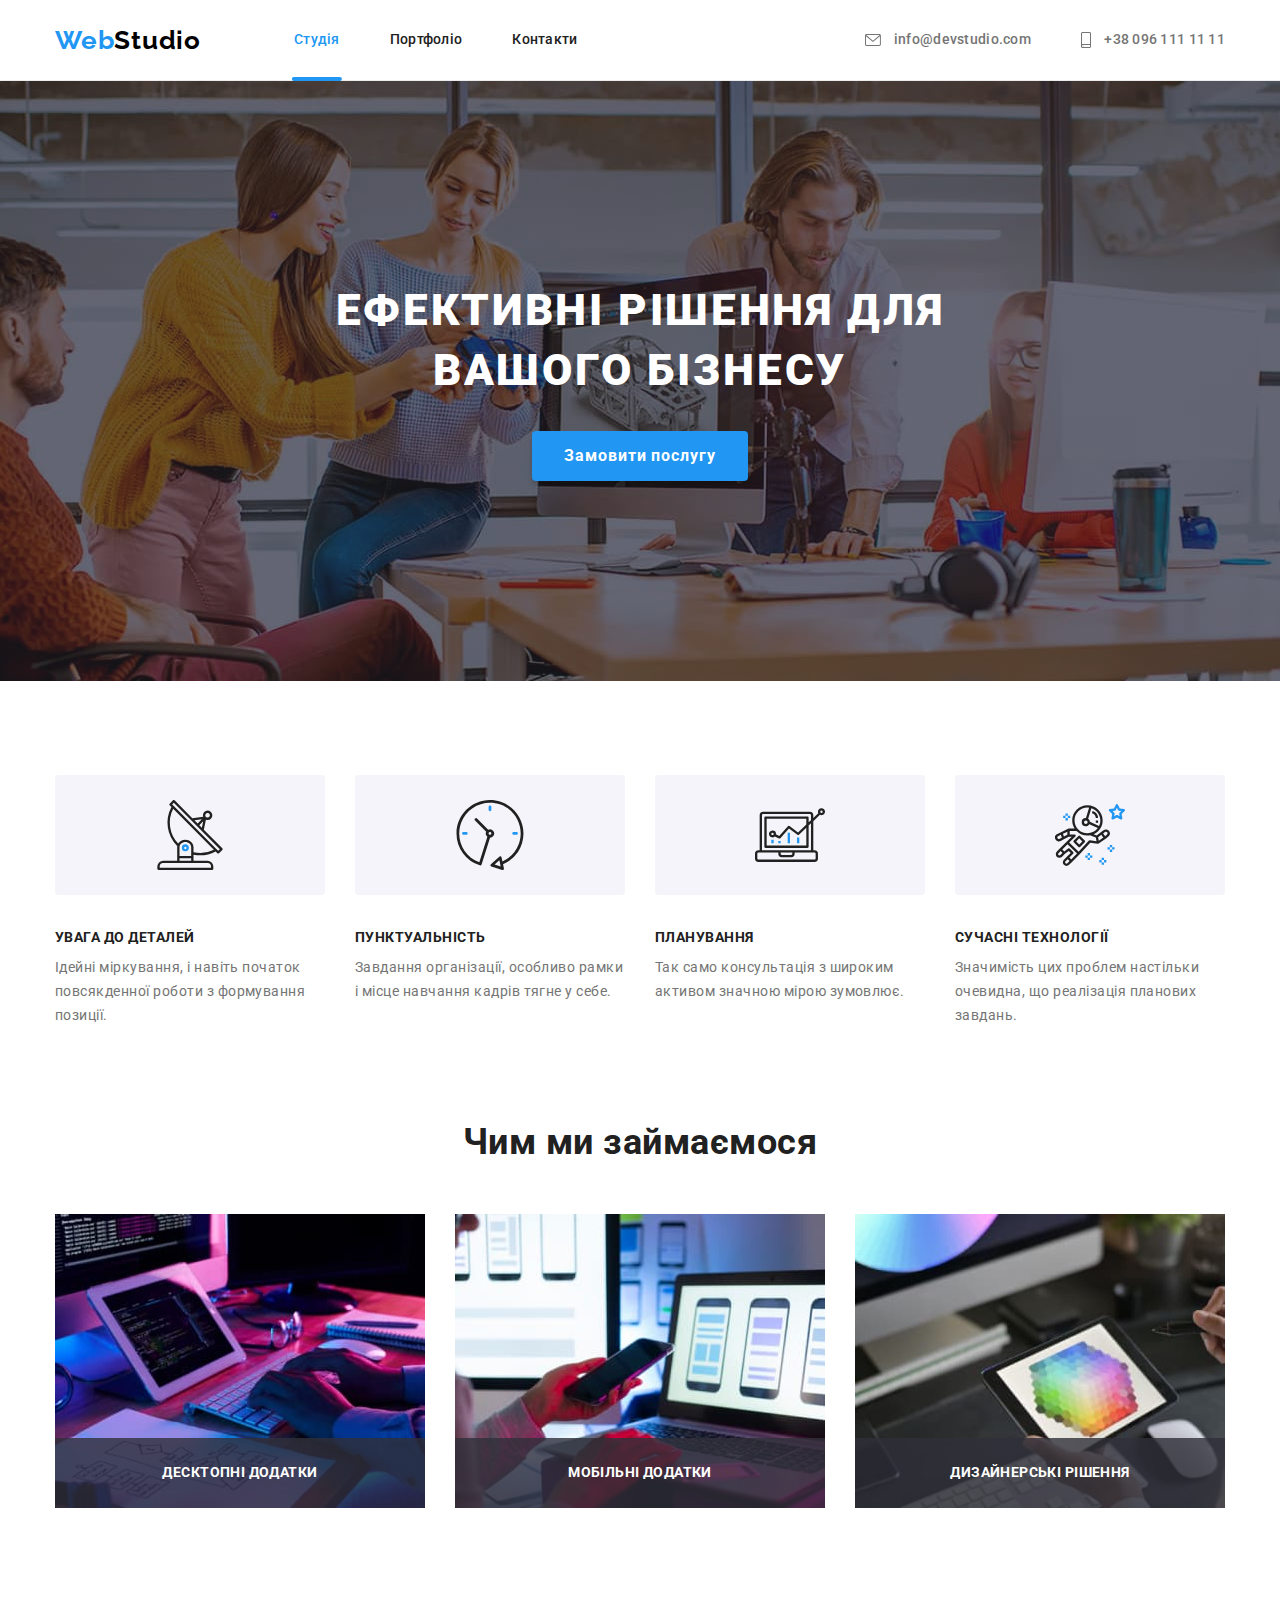
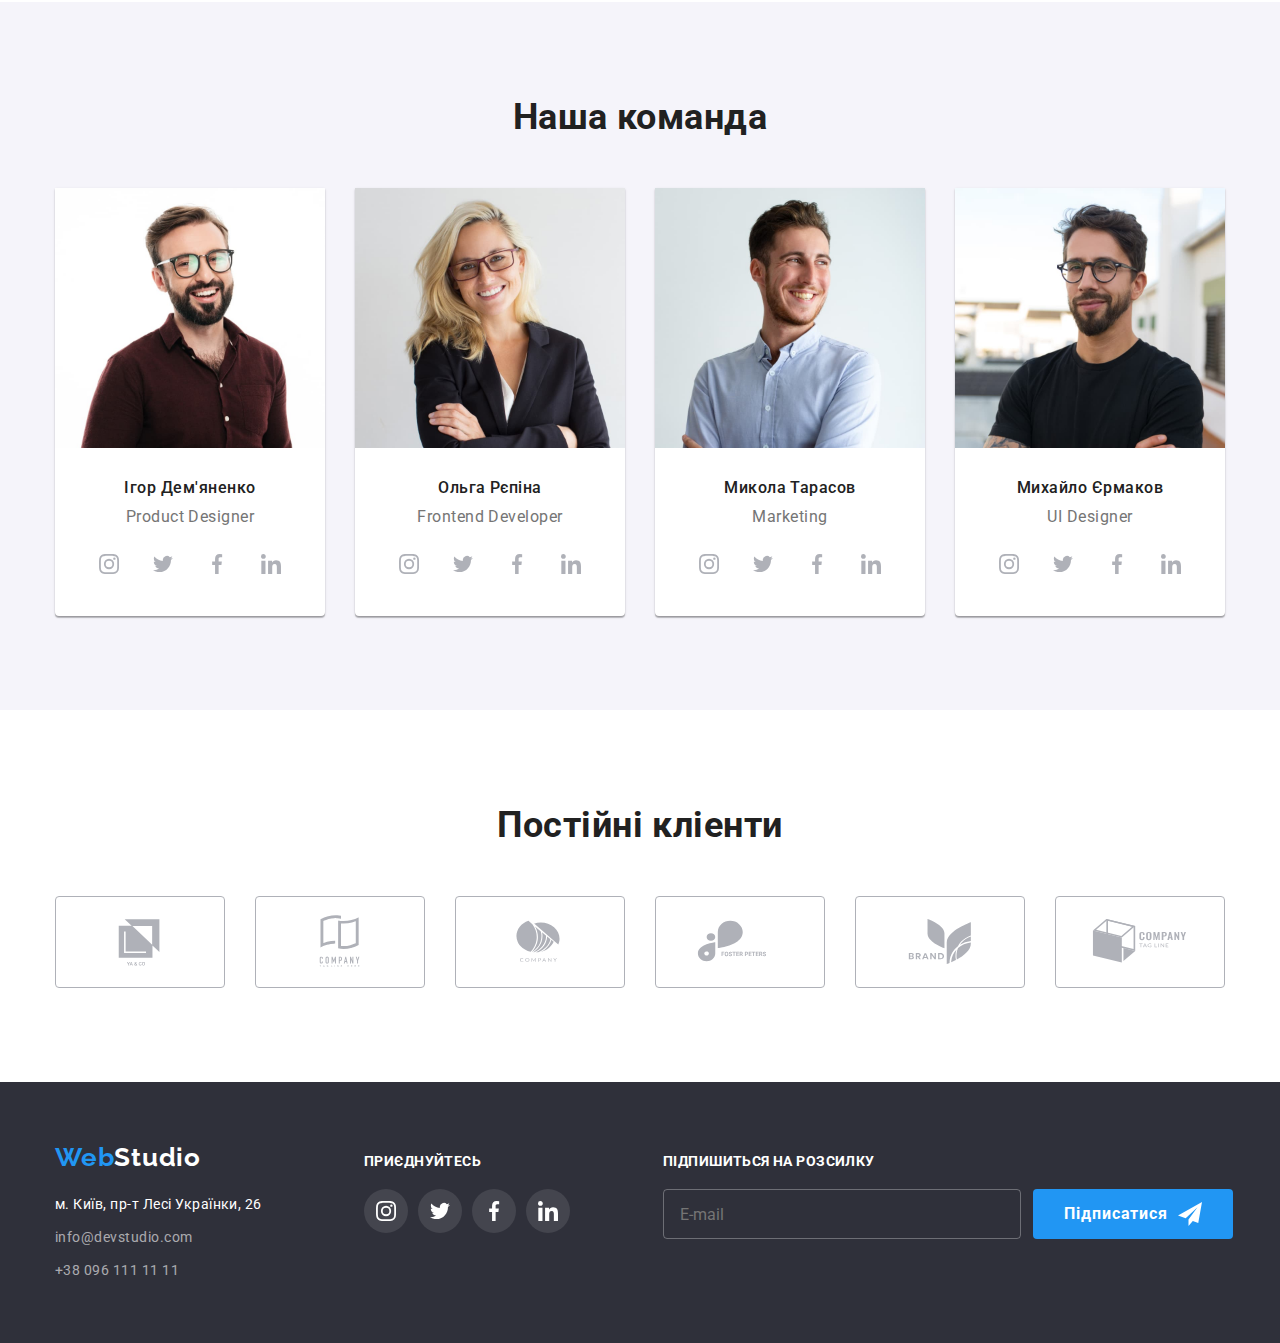
==== commit ef17825d: "add mistakes` correction" ====
--- a/index.html
+++ b/index.html
@@ -1,5 +1,5 @@
 <!DOCTYPE html>
-<html lang="en">
+<html lang="uk">
 
 <head>
     <meta charset="UTF-8">
@@ -55,6 +55,7 @@
         <!-- our advantages -->
         <section class="advantages">
             <div class="container">
+                <h2 class="title-hidden">Наші переваги</h2>
                 <ul class="section advant-box">
                     <li class="item icon-antenna">
                         <h3 class="advantage-item-title">Увага до деталей</h3>
@@ -107,24 +108,24 @@
                     <li class="item">
                         <img class="team-member" src="./images/igor-demianenko.jpg" alt="Ігор Дем'яненко" width="270" height="260" />
                         <h3 class="card">Ігор Дем'яненко</h3>
-                        <p class="text">Product Designer</p>
+                        <p class="text" lang="en">Product Designer</p>
                         <ul class="team-socials">
-                            <li><a class="soc-link" href="https://www.instagram.com/">
+                            <li><a class="soc-link" href="https://www.instagram.com/" rel="noreferrer noopener" target="_blank">
                                     <svg class="icon-social" width="20" height="20">
                                         <use href="./images/icons.svg#icon-instagram"></use>
                                     </svg>
                                 </a></li>
-                            <li><a class="soc-link" href="https://twitter.com/">
+                            <li><a class="soc-link" href="https://twitter.com/" rel="noreferrer noopener" target="_blank">
                                     <svg class="icon-social" width="20" height="20">
                                         <use href="./images/icons.svg#icon-twitter"></use>
                                     </svg>
                                 </a></li>
-                            <li><a class="soc-link" href="https://facebook.com/">
+                            <li><a class="soc-link" href="https://facebook.com/" rel="noreferrer noopener" target="_blank">
                                     <svg class="icon-social" width="20" height="20">
                                         <use href="./images/icons.svg#icon-facebook"></use>
                                     </svg>
                                 </a></li>
-                            <li><a class="soc-link" href="https://linkedin.com/">
+                            <li><a class="soc-link" href="https://linkedin.com/" rel="noreferrer noopener" target="_blank">
                                     <svg class="icon-social" width="20" height="20">
                                         <use href="./images/icons.svg#icon-linkedin"></use>
                                     </svg>
@@ -134,24 +135,24 @@
                     <li class="item">
                         <img class="team-member" src="./images/olga-repina.jpg" alt="Ольга Рєпіна" width="270" height="260" />
                         <h3 class="card">Ольга Рєпіна</h3>
-                        <p class="text">Frontend Developer</p>
+                        <p class="text" lang="en">Frontend Developer</p>
                         <ul class="team-socials">
-                            <li><a class="soc-link" href="https://www.instagram.com/">
+                            <li><a class="soc-link" href="https://www.instagram.com/" rel="noreferrer noopener" target="_blank">
                                     <svg class="icon-social" width="20" height="20">
                                         <use href="./images/icons.svg#icon-instagram"></use>
                                     </svg>
                                 </a></li>
-                            <li><a class="soc-link" href="https://twitter.com/">
+                            <li><a class="soc-link" href="https://twitter.com/" rel="noreferrer noopener" target="_blank">
                                     <svg class="icon-social" width="20" height="20">
                                         <use href="./images/icons.svg#icon-twitter"></use>
                                     </svg>
                                 </a></li>
-                            <li><a class="soc-link" href="https://facebook.com/">
+                            <li><a class="soc-link" href="https://facebook.com/" rel="noreferrer noopener" target="_blank">
                                     <svg class="icon-social" width="20" height="20">
                                         <use href="./images/icons.svg#icon-facebook"></use>
                                     </svg>
                                 </a></li>
-                            <li><a class="soc-link" href="https://linkedin.com/">
+                            <li><a class="soc-link" href="https://linkedin.com/" rel="noreferrer noopener" target="_blank">
                                     <svg class="icon-social" width="20" height="20">
                                         <use href="./images/icons.svg#icon-linkedin"></use>
                                     </svg>
@@ -161,24 +162,24 @@
                     <li class="item">
                         <img class="team-member" src="./images/mikola-tarasov.jpg" alt="Микола Тарасов" width="270" height="260" />
                         <h3 class="card">Микола Тарасов</h3>
-                        <p class="text">Marketing</p>
+                        <p class="text" lang="en">Marketing</p>
                         <ul class="team-socials">
-                            <li><a class="soc-link" href="https://www.instagram.com/">
+                            <li><a class="soc-link" href="https://www.instagram.com/" rel="noreferrer noopener" target="_blank">
                                     <svg class="icon-social" width="20" height="20">
                                         <use href="./images/icons.svg#icon-instagram"></use>
                                     </svg>
                                 </a></li>
-                            <li><a class="soc-link" href="https://twitter.com/">
+                            <li><a class="soc-link" href="https://twitter.com/" rel="noreferrer noopener" target="_blank">
                                     <svg class="icon-social" width="20" height="20">
                                         <use href="./images/icons.svg#icon-twitter"></use>
                                     </svg>
                                 </a></li>
-                            <li><a class="soc-link" href="https://facebook.com/">
+                            <li><a class="soc-link" href="https://facebook.com/" rel="noreferrer noopener" target="_blank">
                                     <svg class="icon-social" width="20" height="20">
                                         <use href="./images/icons.svg#icon-facebook"></use>
                                     </svg>
                                 </a></li>
-                            <li><a class="soc-link" href="https://linkedin.com/">
+                            <li><a class="soc-link" href="https://linkedin.com/" rel="noreferrer noopener" target="_blank">
                                     <svg class="icon-social" width="20" height="20">
                                         <use href="./images/icons.svg#icon-linkedin"></use>
                                     </svg>
@@ -188,24 +189,24 @@
                     <li class="item">
                         <img class="team-member" src="./images/mikhailo-ermakov.jpg" alt="Михайло Єрмаков" width="270" height="260" />
                         <h3 class="card">Михайло Єрмаков</h3>
-                        <p class="text">UI Designer</p>
+                        <p class="text" lang="en">UI Designer</p>
                         <ul class="team-socials">
-                            <li><a class="soc-link" href="https://www.instagram.com/">
+                            <li><a class="soc-link" href="https://www.instagram.com/" rel="noreferrer noopener" target="_blank">
                                 <svg class="icon-social" width="20" height="20">
                                     <use href="./images/icons.svg#icon-instagram"></use>
                                 </svg>
                             </a></li>
-                            <li><a class="soc-link" href="https://twitter.com/">
+                            <li><a class="soc-link" href="https://twitter.com/" rel="noreferrer noopener" target="_blank">
                                 <svg class="icon-social" width="20" height="20">
                                     <use href="./images/icons.svg#icon-twitter"></use>
                                 </svg>
                             </a></li>
-                            <li><a class="soc-link" href="https://facebook.com/">
+                            <li><a class="soc-link" href="https://facebook.com/" rel="noreferrer noopener" target="_blank">
                                 <svg class="icon-social" width="20" height="20">
                                     <use href="./images/icons.svg#icon-facebook"></use>
                                 </svg>
                             </a></li>
-                            <li><a class="soc-link" href="https://linkedin.com/">
+                            <li><a class="soc-link" href="https://linkedin.com/" rel="noreferrer noopener" target="_blank">
                                 <svg class="icon-social" width="20" height="20">
                                     <use href="./images/icons.svg#icon-linkedin"></use>
                                 </svg>
@@ -220,42 +221,42 @@
                 <h2 class="clients-title">Постійні кліенти</h2>
                 <ul class="companies">
                     <li>
-                        <a href="" class="company">
+                        <a href="" class="company" rel="noreferrer noopener" target="_blank">
                             <svg class="icon" width="106" height="60">
                                 <use href="./images/icons.svg#icon-company1"></use>
                             </svg>
                         </a>
                     </li>
                     <li>
-                        <a href="" class="company">
+                        <a href="" class="company" rel="noreferrer noopener" target="_blank">
                             <svg class="icon" width="106" height="60">
                                 <use href="./images/icons.svg#icon-company2"></use>
                             </svg>
                         </a>
                     </li>
                     <li>
-                        <a href="" class="company">
+                        <a href="" class="company" rel="noreferrer noopener" target="_blank">
                             <svg class="icon" width="106" height="60">
                                 <use href="./images/icons.svg#icon-company3"></use>
                             </svg>
                         </a>
                     </li>
                     <li>
-                        <a href="" class="company">
+                        <a href="" class="company" rel="noreferrer noopener" target="_blank">
                             <svg class="icon" width="106" height="60">
                                 <use href="./images/icons.svg#icon-company4"></use>
                             </svg>
                         </a>
                     </li>
                     <li>
-                        <a href="" class="company">
+                        <a href="" class="company" rel="noreferrer noopener" target="_blank">
                             <svg class="icon" width="106" height="60">
                                 <use href="./images/icons.svg#icon-company5"></use>
                             </svg>
                         </a>
                     </li>
                     <li>
-                        <a href="" class="company">
+                        <a href="" class="company" rel="noreferrer noopener" target="_blank">
                             <svg class="icon" width="106" height="60">
                                 <use href="./images/icons.svg#icon-company6"></use>
                             </svg>
@@ -288,25 +289,25 @@
                 <h2 class="title">Приєднуйтесь</h2>
                 <ul class="links">
                     <li>
-                        <a class="link" href="https://instagram.com/">
+                        <a class="link" href="https://instagram.com/" rel="noreferrer noopener" target="_blank">
                             <svg class="icon-social" width="20" height="20">
                                 <use href="./images/icons.svg#icon-instagram"></use>
                             </svg>
                         </a></li>
                     <li>
-                        <a class="link" href="https://twitter.com/">
+                        <a class="link" href="https://twitter.com/" rel="noreferrer noopener" target="_blank">
                             <svg class="icon-social" width="20" height="20">
                                 <use href="./images/icons.svg#icon-twitter"></use>
                             </svg>
                         </a></li>
                     <li>
-                        <a class="link" href="https://facebook.com/">
+                        <a class="link" href="https://facebook.com/" rel="noreferrer noopener" target="_blank">
                             <svg class="icon-social" width="20" height="20">
                                 <use href="./images/icons.svg#icon-facebook"></use>
                             </svg>
                         </a></li>
                     <li>
-                        <a class="link" href="https://linkedin.com/">
+                        <a class="link" href="https://linkedin.com/" rel="noreferrer noopener" target="_blank">
                             <svg class="icon-social" width="20" height="20">
                                 <use href="./images/icons.svg#icon-linkedin"></use>
                             </svg>
@@ -316,7 +317,7 @@
             <div class="subs">
                 <h2 class="title">Підпишиться на розсилку</h2>
                 <div class="subscribe">
-                    <form class="subs-form" action="">
+                    <form class="subs-form">
                         <input class="subs-input" type="email" name="email" placeholder="E-mail" autocomplete="email">
                     </form>
                     <button class="subs-button" type="submit">Підписатися
@@ -338,28 +339,34 @@
                 </svg>
             </button>
             <h2 class="modal-title">Залиште свої дані, ми вам передзвонимо</h2>
-            <form class="modal-form" action="">
+            <form class="modal-form">
                 <ul class="modal-form-list">
                     <li class="modal-form-item">
-                        <label class="modal-label"  for="name">Ім'я</label>
-                        <input class="modal-input" type="name" name="name" id="name" autocomplete="name" autofocus>                        
-                        <svg class="modal-icon">
-                            <use href="./images/icons.svg#icon-person"></use>
-                        </svg>
+                        <label class="modal-label" for="name">Ім'я</label>
+                        <div class="form-field">
+                            <input class="modal-input" type="text" name="name" id="name" autocomplete="name" autofocus>
+                            <svg class="modal-icon">
+                                <use href="./images/icons.svg#icon-person"></use>
+                            </svg>                        
+                        </div>
                     </li>
                     <li class="modal-form-item">
                         <label class="modal-label" for="phone">Телефон</label>
-                        <input class="modal-input" type="tel" name="phone" id="phone" autocomplete="tel">                        
-                        <svg class="modal-icon">
-                            <use href="./images/icons.svg#icon-phone"></use>
-                        </svg>
+                        <div class="form-field">
+                            <input class="modal-input" type="tel" name="phone" id="phone" autocomplete="tel">                        
+                            <svg class="modal-icon">
+                                <use href="./images/icons.svg#icon-phone"></use>
+                            </svg>
+                        </div>
                     </li>
                     <li class="modal-form-item">
                         <label class="modal-label" for="email">Пошта</label>
-                        <input class="modal-input" type="email" name="email" id="email" autocomplete="email">                        
-                        <svg class="modal-icon">
-                            <use href="./images/icons.svg#icon-mail"></use>
-                        </svg>
+                        <div class="form-field">
+                            <input class="modal-input" type="email" name="email" id="email" autocomplete="email">                        
+                            <svg class="modal-icon">
+                                <use href="./images/icons.svg#icon-mail"></use>
+                            </svg>
+                        </div>
                     </li>
                     <li class="modal-form-item">
                         <label class="modal-label" for="comment">Коментар</label>
--- a/css/styles.css
+++ b/css/styles.css
@@ -10,8 +10,8 @@
     --timing-function: cubic-bezier(0.4, 0, 0.2, 1);
 }
 *:focus-visible {
-    /* outline: 3px double tomato; */
-    outline-offset: 3px;
+    outline: 2px double var(--logo-color);
+    outline-offset: 1.5px;
 }
 a {
     text-decoration: none;
@@ -45,6 +45,9 @@
     letter-spacing: 0.03em;
 
 }
+.title-hidden {
+    display: none;
+}
 header {
     border-bottom: 1px solid #ECECEC;
 }
@@ -304,7 +307,7 @@
     border-radius: 0px 0px 4px 4px;
     background-color: var(--primary-background-color);
 }
-span,
+.logo span,
 .current, 
 .site-nav:hover,
 .site-nav:focus,
@@ -595,7 +598,7 @@
     background-color:transparent;
     padding-left: 16px;
     border-radius: 4px;
-    border-color: rgba(255, 255, 255, 0.3);
+    border: 1px solid rgba(255, 255, 255, 0.3);
     color: var(--primary-background-color);
 }
 .subs-button {
@@ -609,6 +612,11 @@
     background-color: var(--logo-color);
     border: 0;
     border-radius: 4px;
+
+    font-weight: 700;
+    font-size: 16px;
+    line-height: 1.88;
+    letter-spacing: 0.06em
 }
 .subs-icon {
     width: 24px;
@@ -694,26 +702,26 @@
     text-align: center;
     letter-spacing: 0.03em;
     color: var(--primary-color);
-    margin-bottom: 30px;
+    margin-bottom: 12px;
 }
 .modal-form {
     width: 448px;
 }
 .modal-form-item {
-    position: relative;
     display: flex;
     flex-direction: column;
-    margin-bottom: 28px;
+    margin-bottom: 10px;
     font-size: 12px;
     line-height: 1.17;
     letter-spacing: 0.01em;
     list-style: none;
  }
+ .form-field {
+    position: relative;
+    width: 100%;
+ }
 .modal-label {
-    position: absolute;
-    top: -4px;
-    transform: translateY(-100%);
-
+    margin-bottom: 4px;
     color: var(--secondary-color);
 }
 
@@ -736,6 +744,7 @@
 }
 .modal-input,
 .modal-textarea {
+    width: 100%;
     border: 1px solid rgba(33, 33, 33, 0.2);
     border-radius: 4px;
     padding: 0;
@@ -773,6 +782,7 @@
     text-align: center;
     margin-bottom: 30px;
 }
+
 .modal-form-checkbox a {
     color: var(--logo-color);
     text-decoration: underline;
@@ -799,12 +809,19 @@
     margin-top: 3px;
     margin-left: -23px;
     background-image: url(../images/check-off.svg);
+    
 
     transition: background-image 250ms var(--timing-function);
+
+}
+.modal-checkbox:focus + .checkbox {
+    outline: 2px double var(--logo-color);
+    outline-offset: 1.5px;
 }
 .check {
     align-items: baseline;
     padding-left: 23px;
+    color: var(--secondary-color);
 }
 .modal-checkbox:checked + .checkbox {
     background-image: url(../images/check-on.svg);
@@ -812,7 +829,6 @@
 }
 .modal-send-button {
     position: absolute;
-    bottom: 40px;
     left: 50%;
     transform: translateX(-50%);
     font-weight: 700;
